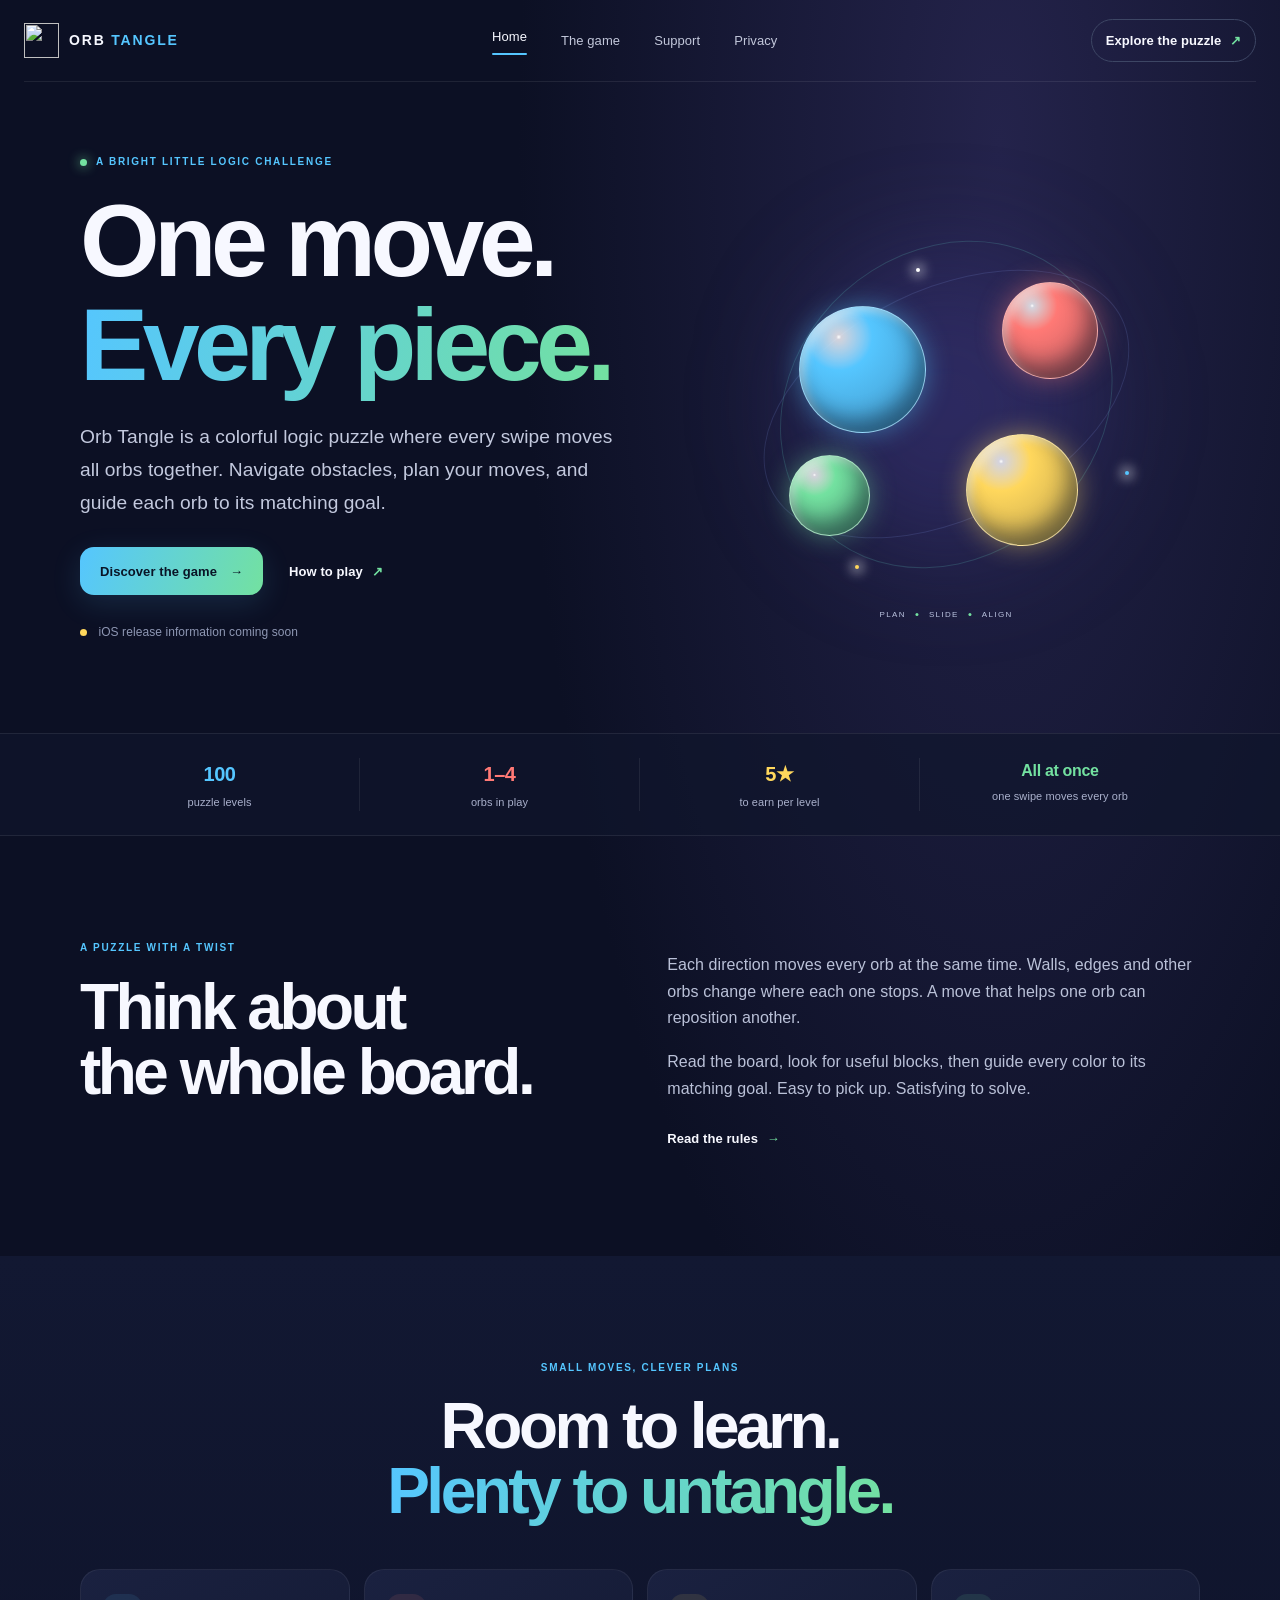
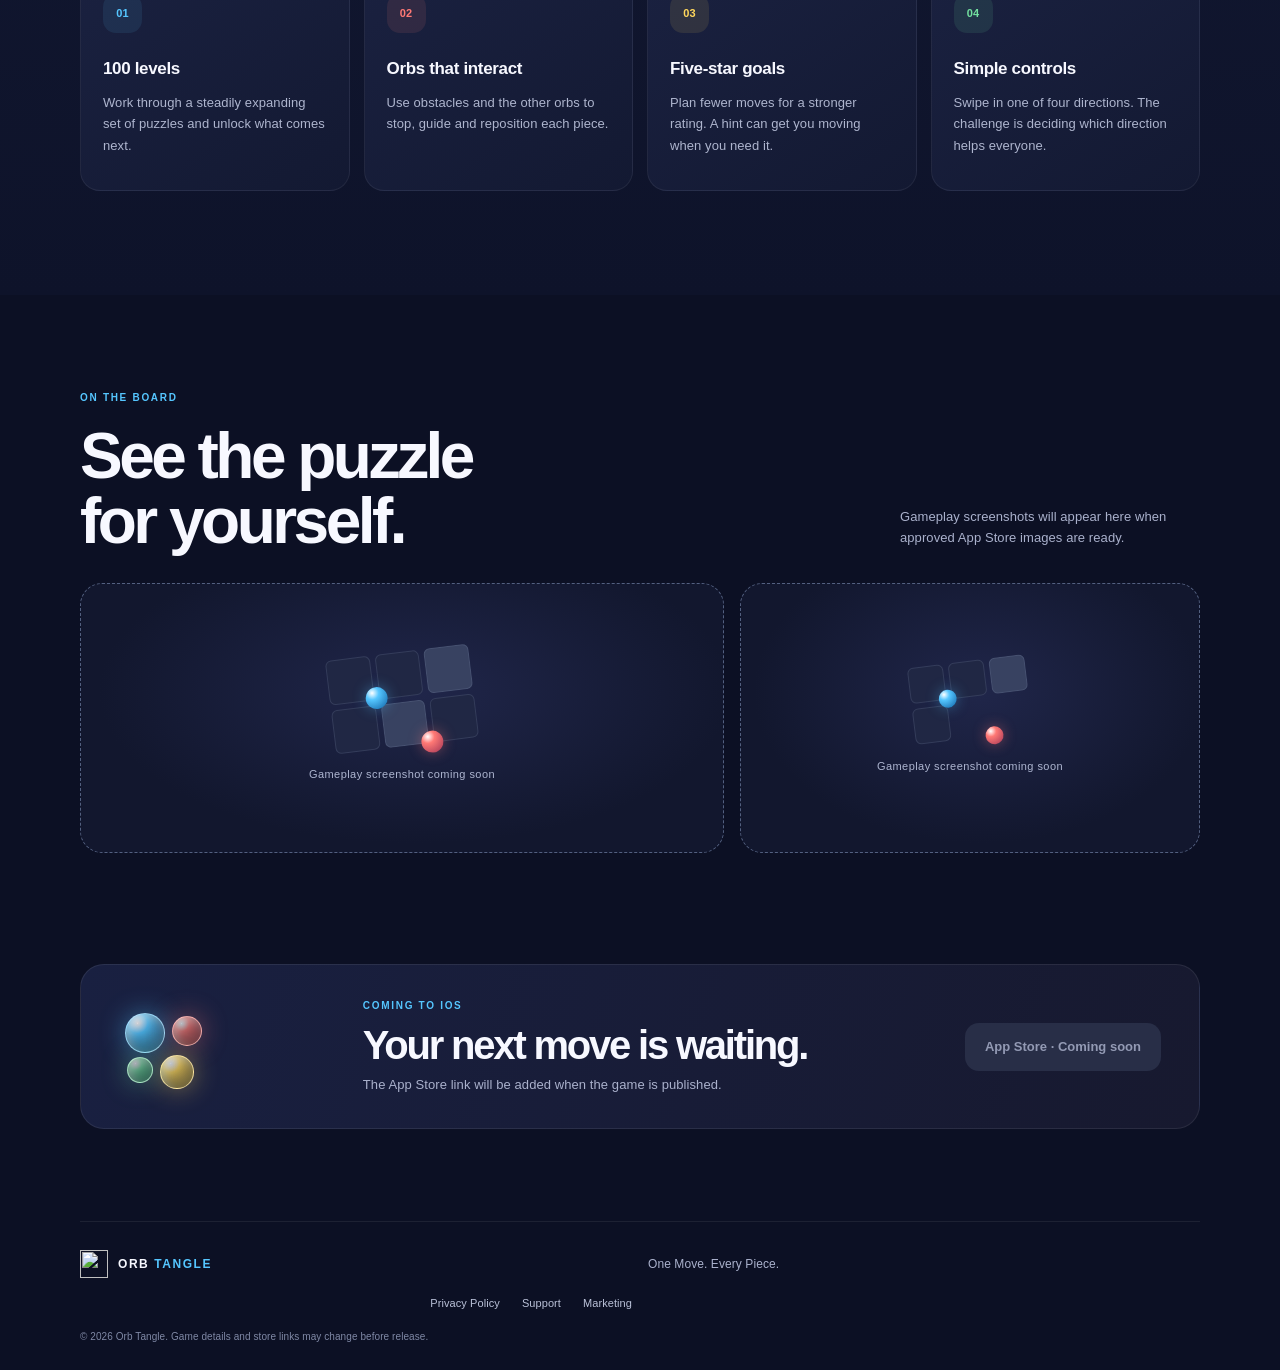
==== index.html @ 7f05ab88 "Create Orb Tangle GitHub Pages site" ====
<!doctype html>
<html lang="en">
<head>
  <meta charset="utf-8">
  <meta name="viewport" content="width=device-width, initial-scale=1">
  <meta name="theme-color" content="#0c1024">
  <meta name="description" content="Orb Tangle is a colorful logic puzzle where every swipe moves all orbs together. Plan your moves across 100 increasingly challenging levels.">
  <link rel="canonical" href="https://masterbinder-site.github.io/orb-tangle/">
  <link rel="icon" href="assets/orb-mark.svg" type="image/svg+xml">
  <link rel="stylesheet" href="styles.css">
  <title>Orb Tangle — One Move. Every Piece.</title>
</head>
<body>
  <header class="site-header">
    <a class="brand" href="./" aria-label="Orb Tangle home"><img src="assets/orb-mark.svg" alt=""><span>ORB <b>TANGLE</b></span></a>
    <nav aria-label="Main navigation">
      <a class="active" href="./">Home</a><a href="marketing.html">The game</a><a href="support.html">Support</a><a href="privacy.html">Privacy</a>
    </nav>
    <a class="header-cta" href="marketing.html">Explore the puzzle <span aria-hidden="true">↗</span></a>
  </header>

  <main>
    <section class="hero wrap">
      <div class="hero-copy">
        <p class="eyebrow"><span class="eyebrow-dot"></span> A bright little logic challenge</p>
        <h1>One move.<br><span>Every piece.</span></h1>
        <p class="lead">Orb Tangle is a colorful logic puzzle where every swipe moves all orbs together. Navigate obstacles, plan your moves, and guide each orb to its matching goal.</p>
        <div class="hero-actions">
          <a class="button button-primary" href="marketing.html">Discover the game <span aria-hidden="true">→</span></a>
          <a class="text-link" href="support.html">How to play <span aria-hidden="true">↗</span></a>
        </div>
        <p class="availability"><span class="availability-mark"></span> iOS release information coming soon</p>
      </div>
      <div class="hero-art" aria-label="Four glowing orbs moving around a puzzle path" role="img">
        <div class="orbit orbit-one"></div><div class="orbit orbit-two"></div>
        <span class="orb orb-blue"></span><span class="orb orb-coral"></span><span class="orb orb-gold"></span><span class="orb orb-mint"></span>
        <span class="art-spark spark-one"></span><span class="art-spark spark-two"></span><span class="art-spark spark-three"></span>
        <div class="art-caption"><span>PLAN</span><i></i><span>SLIDE</span><i></i><span>ALIGN</span></div>
      </div>
    </section>

    <section class="proof-strip" aria-label="Game highlights">
      <div class="wrap proof-grid">
        <div><strong>100</strong><span>puzzle levels</span></div><div><strong>1–4</strong><span>orbs in play</span></div><div><strong>5★</strong><span>to earn per level</span></div><div><strong>All at once</strong><span>one swipe moves every orb</span></div>
      </div>
    </section>

    <section class="section wrap split-section">
      <div class="section-heading">
        <p class="eyebrow">A puzzle with a twist</p>
        <h2>Think about<br>the whole board.</h2>
      </div>
      <div class="section-copy">
        <p>Each direction moves every orb at the same time. Walls, edges and other orbs change where each one stops. A move that helps one orb can reposition another.</p>
        <p>Read the board, look for useful blocks, then guide every color to its matching goal. Easy to pick up. Satisfying to solve.</p>
        <a class="text-link" href="support.html#how-to-play">Read the rules <span aria-hidden="true">→</span></a>
      </div>
    </section>

    <section class="section feature-section">
      <div class="wrap">
        <div class="section-heading centered">
          <p class="eyebrow">Small moves, clever plans</p>
          <h2>Room to learn.<br><span>Plenty to untangle.</span></h2>
        </div>
        <div class="feature-grid">
          <article class="feature-card"><span class="feature-icon icon-blue">01</span><h3>100 levels</h3><p>Work through a steadily expanding set of puzzles and unlock what comes next.</p></article>
          <article class="feature-card"><span class="feature-icon icon-coral">02</span><h3>Orbs that interact</h3><p>Use obstacles and the other orbs to stop, guide and reposition each piece.</p></article>
          <article class="feature-card"><span class="feature-icon icon-gold">03</span><h3>Five-star goals</h3><p>Plan fewer moves for a stronger rating. A hint can get you moving when you need it.</p></article>
          <article class="feature-card"><span class="feature-icon icon-mint">04</span><h3>Simple controls</h3><p>Swipe in one of four directions. The challenge is deciding which direction helps everyone.</p></article>
        </div>
      </div>
    </section>

    <section class="section wrap gallery-section" id="screenshots">
      <div class="gallery-heading"><div><p class="eyebrow">On the board</p><h2>See the puzzle<br>for yourself.</h2></div><p>Gameplay screenshots will appear here when approved App Store images are ready.</p></div>
      <div class="gallery-grid">
        <div class="shot-placeholder shot-wide"><div class="mini-board" aria-hidden="true"><span></span><span></span><span></span><span></span><span></span><span></span><b></b><i></i></div><p>Gameplay screenshot coming soon</p></div>
        <div class="shot-placeholder"><div class="mini-board mini-board-small" aria-hidden="true"><span></span><span></span><span></span><span></span><b></b><i></i></div><p>Gameplay screenshot coming soon</p></div>
      </div>
    </section>

    <section class="launch-panel wrap">
      <div class="launch-orb" aria-hidden="true"><span class="orb orb-blue"></span><span class="orb orb-coral"></span><span class="orb orb-gold"></span><span class="orb orb-mint"></span></div>
      <div><p class="eyebrow">Coming to iOS</p><h2>Your next move is waiting.</h2><p>The App Store link will be added when the game is published.</p></div>
      <button class="button button-disabled" disabled aria-disabled="true">App Store · Coming soon</button>
    </section>
  </main>

  <footer class="site-footer wrap">
    <a class="brand footer-brand" href="./"><img src="assets/orb-mark.svg" alt=""><span>ORB <b>TANGLE</b></span></a>
    <p>One Move. Every Piece.</p>
    <nav aria-label="Footer navigation"><a href="privacy.html">Privacy Policy</a><a href="support.html">Support</a><a href="marketing.html">Marketing</a></nav>
    <small>© 2026 Orb Tangle. Game details and store links may change before release.</small>
  </footer>
</body>
</html>
---- styles.css ----
:root{color-scheme:dark;--navy:#0c1024;--navy-2:#141a35;--panel:#171d39;--line:#303958;--white:#f7f8ff;--muted:#aab1cc;--blue:#55c6ff;--coral:#ff7975;--gold:#ffd75c;--mint:#73e1a0;--max:1120px}
*{box-sizing:border-box}
html{scroll-behavior:smooth;scroll-padding-top:90px}
body{margin:0;background:radial-gradient(ellipse at 78% 5%,#24234b 0,transparent 30rem),var(--navy);color:var(--white);font:16px/1.65 Inter,-apple-system,BlinkMacSystemFont,"Segoe UI",sans-serif;letter-spacing:.005em}
a{color:inherit;text-decoration:none}
a:hover{color:var(--blue)}
a:focus-visible,button:focus-visible,summary:focus-visible{outline:3px solid var(--gold);outline-offset:4px;border-radius:5px}
.wrap{width:min(var(--max),calc(100% - 48px));margin-inline:auto}
.site-header{width:min(1280px,calc(100% - 48px));min-height:82px;margin:auto;display:flex;align-items:center;justify-content:space-between;gap:28px;border-bottom:1px solid rgba(255,255,255,.08)}
.brand{display:inline-flex;align-items:center;gap:10px;flex:none;font-size:14px;letter-spacing:.13em;font-weight:800}.brand img{width:35px;height:35px}.brand b{color:var(--blue)}
.site-header nav,.site-footer nav{display:flex;align-items:center;gap:clamp(16px,3vw,34px)}
.site-header nav a{font-size:13px;color:#c2c7da;transition:color .2s}.site-header nav a:hover,.site-header nav a.active{color:var(--white)}.site-header nav a.active:after{content:"";display:block;height:2px;background:var(--blue);margin-top:5px;border-radius:2px}
.header-cta,.text-link{font-size:13px;font-weight:700;white-space:nowrap}.header-cta{padding:10px 14px;border:1px solid #3d4664;border-radius:999px}.header-cta span,.text-link span{color:var(--mint);margin-left:5px}
.hero{min-height:620px;display:grid;grid-template-columns:1fr .9fr;align-items:center;gap:48px;padding-block:72px 78px}
.hero-copy{max-width:585px}.eyebrow{text-transform:uppercase;letter-spacing:.17em;font-size:10px;font-weight:800;color:var(--blue);margin:0 0 18px;display:flex;align-items:center;gap:9px}.eyebrow-dot{width:7px;height:7px;background:var(--mint);border-radius:50%;box-shadow:0 0 12px var(--mint)}
h1,h2,h3,p{margin-top:0}h1,h2{font-weight:760;letter-spacing:-.055em;line-height:1.02}h1{font-size:clamp(3.4rem,8vw,6.8rem);margin:0 0 24px}h1 span,h2 span{background:linear-gradient(100deg,var(--blue),var(--mint));background-clip:text;color:transparent}.lead{font-size:clamp(1.02rem,1.7vw,1.2rem);line-height:1.7;color:#c3c9de;max-width:550px;margin-bottom:28px}
.hero-actions{display:flex;align-items:center;gap:26px;flex-wrap:wrap}.button{display:inline-flex;align-items:center;justify-content:center;gap:13px;min-height:48px;padding:0 20px;border:0;border-radius:14px;font-size:13px;font-weight:800;transition:transform .2s,filter .2s}.button:hover{transform:translateY(-2px);filter:brightness(1.06)}.button-primary{background:linear-gradient(110deg,var(--blue),var(--mint));color:#091426;box-shadow:0 8px 30px #55c6ff24}.button-primary:hover{color:#091426}.button-disabled{background:#282e47;color:#939ab4;cursor:not-allowed}.availability{font-size:12px;color:#8e97b3;margin-top:28px}.availability-mark{display:inline-block;width:7px;height:7px;border-radius:50%;background:var(--gold);margin-right:8px}
.hero-art,.marketing-art{position:relative;aspect-ratio:1.08;max-width:520px;margin:auto;width:100%;isolation:isolate;display:grid;place-items:center}.hero-art:before,.marketing-art:before{content:"";position:absolute;width:58%;aspect-ratio:1;border-radius:50%;background:#48409955;filter:blur(55px);z-index:-2}.orbit{position:absolute;border:1px solid #8ea8ff27;border-radius:50%;transform:rotate(-26deg)}.orbit-one{width:77%;height:49%}.orbit-two{width:60%;height:75%;transform:rotate(48deg);border-color:#65d5c431}.orb{display:block;position:absolute;border-radius:50%;background:radial-gradient(circle at 31% 24%,#fff 0,rgba(255,255,255,.8) 2%,var(--orb) 26%,color-mix(in srgb,var(--orb),#11172d 30%) 100%);box-shadow:inset -8px -13px 20px #07102077,inset 5px 5px 9px #ffffff75,0 0 27px color-mix(in srgb,var(--orb),transparent 55%);border:1px solid #ffffff65;animation:float 4s ease-in-out infinite alternate}.orb-blue{--orb:var(--blue);width:25%;aspect-ratio:1;left:21%;top:29%;animation-delay:-1.1s}.orb-coral{--orb:var(--coral);width:19%;aspect-ratio:1;right:20%;top:24%;animation-delay:-2.4s}.orb-gold{--orb:var(--gold);width:22%;aspect-ratio:1;right:24%;bottom:20%;animation-delay:-.4s}.orb-mint{--orb:var(--mint);width:16%;aspect-ratio:1;left:19%;bottom:22%;animation-delay:-3s}.art-spark{position:absolute;width:4px;height:4px;border-radius:50%;background:#fff;box-shadow:0 0 12px 4px #fff8}.spark-one{top:21%;left:44%}.spark-two{right:14%;bottom:35%;background:var(--blue)}.spark-three{left:32%;bottom:15%;background:var(--gold)}.art-caption{position:absolute;bottom:4%;left:50%;transform:translateX(-50%);display:flex;align-items:center;gap:10px;font-size:8px;letter-spacing:.17em;color:#bbc4e0}.art-caption i{width:3px;height:3px;border-radius:50%;background:var(--mint)}
@keyframes float{from{transform:translateY(0)}to{transform:translateY(-9px)}}
.proof-strip{border-block:1px solid rgba(255,255,255,.08);background:#10152caa}.proof-grid{display:grid;grid-template-columns:repeat(4,1fr);padding-block:24px}.proof-grid>div{display:flex;flex-direction:column;align-items:center;text-align:center;gap:2px;border-right:1px solid #ffffff13}.proof-grid>div:last-child{border:0}.proof-grid strong{font-size:20px;letter-spacing:-.02em}.proof-grid span{font-size:11px;color:var(--muted)}.proof-grid>div:nth-child(1) strong{color:var(--blue)}.proof-grid>div:nth-child(2) strong{color:var(--coral)}.proof-grid>div:nth-child(3) strong{color:var(--gold)}.proof-grid>div:nth-child(4) strong{color:var(--mint);font-size:16px}
.section{padding-block:104px}.split-section{display:grid;grid-template-columns:.85fr 1fr;gap:12%;align-items:start}.section-heading h2,.gallery-heading h2,.launch-panel h2,.contact-card h2{font-size:clamp(2.6rem,5vw,4.4rem);margin-bottom:20px}.section-copy{padding-top:12px;color:#bac1d8;max-width:540px}.section-copy p{margin-bottom:18px}.section-copy .text-link{display:inline-block;color:var(--white);margin-top:8px}.feature-section{background:linear-gradient(180deg,#121832,#0e132a)}.centered{text-align:center;margin:0 auto 44px;display:block}.centered .eyebrow{justify-content:center}.centered h2{margin-bottom:0}.feature-grid{display:grid;grid-template-columns:repeat(4,1fr);gap:14px}.feature-card{min-height:222px;padding:24px 22px;border:1px solid #ffffff10;border-radius:20px;background:linear-gradient(145deg,#1a2140,#131932);transition:transform .2s,border-color .2s}.feature-card:hover{transform:translateY(-4px);border-color:#ffffff28}.feature-icon{display:grid;place-items:center;width:39px;height:39px;border-radius:13px;font-size:11px;font-weight:900;margin-bottom:22px;background:#55c6ff18;color:var(--blue)}.icon-coral{background:#ff79751b;color:var(--coral)}.icon-gold{background:#ffd75c1a;color:var(--gold)}.icon-mint{background:#73e1a01b;color:var(--mint)}.feature-card h3{font-size:17px;margin-bottom:9px;letter-spacing:-.02em}.feature-card p{font-size:13px;color:#aeb5ce;line-height:1.65;margin:0}
.gallery-section{padding-block:95px}.gallery-heading{display:flex;justify-content:space-between;gap:32px;align-items:end;margin-bottom:28px}.gallery-heading h2{margin-bottom:0}.gallery-heading>p{max-width:300px;font-size:13px;line-height:1.6;color:var(--muted);margin:0 0 6px}.gallery-grid{display:grid;grid-template-columns:1.4fr 1fr;gap:16px}.shot-placeholder{min-height:270px;border:1px dashed #536080;border-radius:22px;background:radial-gradient(ellipse at 52% 40%,#20264a,#12172e 67%);display:flex;flex-direction:column;align-items:center;justify-content:center;gap:19px;color:#aeb6d1}.shot-placeholder p{font-size:11px;letter-spacing:.04em;margin:0}.mini-board{width:144px;display:grid;grid-template-columns:repeat(3,1fr);gap:5px;position:relative;transform:rotate(-7deg)}.mini-board span{aspect-ratio:1;border:1px solid #7c87aa38;background:#202744;border-radius:6px}.mini-board span:nth-child(3),.mini-board span:nth-child(5){background:#384261}.mini-board b,.mini-board i{position:absolute;width:22px;height:22px;border-radius:50%;left:36px;top:32px;background:radial-gradient(circle at 32% 25%,#fff,var(--blue) 30%,#1970b1 90%);box-shadow:0 0 14px #55c6ff66}.mini-board i{left:86px;top:82px;background:radial-gradient(circle at 32% 25%,#fff,var(--coral) 30%,#ae3e5a 90%);box-shadow:0 0 14px #ff797566}.mini-board-small{width:118px}.mini-board-small b,.mini-board-small i{width:18px;height:18px;left:28px;top:26px}.mini-board-small i{left:70px;top:68px}.launch-panel{margin-block:16px 92px;padding:33px 38px;display:flex;align-items:center;justify-content:space-between;gap:25px;border:1px solid #ffffff14;border-radius:24px;background:linear-gradient(110deg,#192041,#17192f)}.launch-panel h2{font-size:clamp(1.8rem,3.2vw,2.5rem);margin-bottom:8px}.launch-panel .eyebrow{margin-bottom:11px}.launch-panel p:not(.eyebrow){font-size:13px;color:var(--muted);margin:0}.launch-orb{width:86px;height:86px;position:relative;flex:none}.launch-orb .orb-blue{width:46%;left:7%;top:11%}.launch-orb .orb-coral{width:35%;right:3%;top:14%}.launch-orb .orb-gold{width:39%;right:13%;bottom:1%}.launch-orb .orb-mint{width:30%;left:9%;bottom:8%}
.site-footer{padding-block:28px 25px;border-top:1px solid #ffffff12;display:grid;grid-template-columns:1fr 1fr;gap:16px;align-items:center}.footer-brand{font-size:12px}.footer-brand img{width:28px;height:28px}.site-footer>p{font-size:12px;color:var(--muted);margin:0}.site-footer nav{justify-content:flex-end;gap:22px}.site-footer nav a{font-size:11px;color:#bac1d8}.site-footer small{grid-column:1/-1;color:#7f88a5;font-size:10px}
.page-hero{padding-block:88px 56px}.page-hero h1{font-size:clamp(3.4rem,8vw,6rem);margin-bottom:20px}.page-hero .lead{max-width:620px}.page-hero .eyebrow{margin-bottom:17px}.simple-hero{padding-bottom:38px}.simple-hero .updated{font-size:12px;color:#8d96b4;margin-top:30px}.marketing-hero{display:grid;grid-template-columns:1fr .8fr;align-items:center;gap:44px;min-height:510px}.marketing-hero>div:first-child{max-width:600px}.marketing-art{width:min(100%,410px)}
.support-layout{display:grid;grid-template-columns:190px 1fr;gap:70px;padding-top:40px}.support-nav{position:sticky;top:28px;align-self:start;display:flex;flex-direction:column;gap:10px;border-left:1px solid var(--line);padding:4px 0 4px 18px}.support-nav strong{font-size:11px;color:var(--muted);text-transform:uppercase;letter-spacing:.1em;margin-bottom:5px}.support-nav a{font-size:12px;color:#c3c9de}.support-content{max-width:760px}.content-block{padding:0 0 52px;margin-bottom:48px;border-bottom:1px solid #ffffff13;scroll-margin-top:25px}.content-block h2{font-size:clamp(2rem,4vw,3rem);margin-bottom:18px}.content-block>p:not(.eyebrow){color:#bac1d8;max-width:720px}.content-block .eyebrow{margin-bottom:13px}.steps{list-style:none;padding:0;margin:28px 0 0;display:grid;gap:12px}.steps li{display:flex;gap:19px;padding:17px;border-radius:16px;background:#161c36;border:1px solid #ffffff0d}.steps li>span{color:var(--blue);font-size:11px;font-weight:900;letter-spacing:.1em;padding-top:2px}.steps h3{font-size:14px;margin-bottom:3px}.steps p{font-size:12px;color:var(--muted);margin:0}.notice,.policy-note{display:flex;align-items:flex-start;gap:13px;border:1px solid #ffd75c40;background:#ffd75c0c;padding:16px;border-radius:15px;margin-top:20px}.notice-star,.note-icon{color:var(--gold);font-size:22px;font-weight:900}.notice p,.policy-note p{font-size:12px;color:#c0c6da;margin:0}.check-list{padding-left:20px;color:#bac1d8}.check-list li{padding:6px 0}.check-list li::marker{color:var(--mint)}details{border-bottom:1px solid #ffffff16;padding:15px 0}summary{cursor:pointer;font-weight:700;font-size:14px;list-style:none}summary::-webkit-details-marker{display:none}summary:after{content:"+";float:right;color:var(--mint)}details[open] summary:after{content:"−"}details p{font-size:13px;color:var(--muted);margin:12px 0 0;max-width:650px}.support-content a:not(.button){color:var(--blue);text-decoration:underline;text-underline-offset:3px}.contact-card{display:flex;align-items:center;justify-content:space-between;gap:22px;padding:25px;border-radius:19px;border:1px solid #ffffff14;background:#151b34}.contact-card h2{font-size:2rem;margin-bottom:8px}.contact-card p:not(.eyebrow){color:var(--muted);font-size:12px;max-width:510px;margin-bottom:0}.contact-card .eyebrow{margin-bottom:8px}
.policy-layout{display:grid;grid-template-columns:235px 1fr;gap:64px;padding-top:20px;padding-bottom:100px}.policy-note{position:sticky;top:28px;align-self:start;margin:0;padding:17px;background:#55c6ff0b;border-color:#55c6ff35}.policy-note .note-icon{color:var(--blue)}.policy-note strong{color:var(--white)}.policy-content{max-width:780px;color:#bac1d8}.policy-content>p,.policy-content section p{font-size:13px;line-height:1.8}.policy-content>p:first-child{font-size:15px;color:#d7dbeb;margin-bottom:35px}.policy-content section{margin-bottom:32px}.policy-content h2{font-size:21px;color:var(--white);letter-spacing:-.025em;margin-bottom:11px}.policy-content a{color:var(--blue);text-decoration:underline;text-underline-offset:3px}.policy-disclaimer{border-left:2px solid var(--gold);padding:12px 15px;background:#ffd75c0b;color:#e6d89d!important;font-size:12px!important}
@media(max-width:900px){.site-header{gap:16px}.site-header nav{gap:18px}.header-cta{display:none}.hero{min-height:540px;gap:20px}.hero-art{max-width:400px}.feature-grid{grid-template-columns:repeat(2,1fr)}.feature-card{min-height:190px}.support-layout,.policy-layout{gap:34px}.support-layout{grid-template-columns:150px 1fr}}
@media(max-width:650px){.wrap,.site-header{width:calc(100% - 36px)}.site-header{min-height:72px;flex-wrap:wrap;justify-content:center;padding:13px 0 11px;gap:9px}.brand{margin-right:auto}.site-header nav{order:2;width:100%;justify-content:space-between;gap:9px}.site-header nav a{font-size:11px}.hero{min-height:0;grid-template-columns:1fr;padding-block:56px 42px;gap:16px}.hero-copy{order:1}.hero-art{order:0;width:min(82%,330px);margin:0 auto -10px}.hero h1{font-size:clamp(3.1rem,15vw,4.6rem);margin-bottom:17px}.lead{font-size:15px}.hero-actions{gap:17px}.availability{margin-top:19px}.proof-grid{grid-template-columns:repeat(2,1fr);row-gap:18px}.proof-grid>div:nth-child(2){border:0}.proof-grid strong{font-size:18px}.section{padding-block:70px}.split-section{grid-template-columns:1fr;gap:10px}.section-heading h2,.gallery-heading h2{font-size:2.8rem}.feature-grid{grid-template-columns:1fr 1fr;gap:9px}.feature-card{padding:17px 15px;min-height:196px}.feature-icon{margin-bottom:15px}.feature-card h3{font-size:15px}.feature-card p{font-size:12px}.gallery-heading{display:block}.gallery-heading>p{margin-top:17px}.gallery-grid{grid-template-columns:1fr}.shot-placeholder{min-height:225px}.shot-placeholder:not(.shot-wide){min-height:195px}.launch-panel{margin-block:0 62px;padding:23px;flex-wrap:wrap}.launch-orb{width:65px;height:65px}.launch-panel>div:nth-child(2){flex:1;min-width:190px}.launch-panel .button{width:100%}.site-footer{grid-template-columns:1fr;gap:9px}.site-footer nav{justify-content:flex-start;flex-wrap:wrap;gap:16px}.site-footer small{grid-column:auto;margin-top:8px}.page-hero{padding-block:58px 25px}.marketing-hero{grid-template-columns:1fr;min-height:0;gap:0}.marketing-art{width:min(75%,300px);margin-top:0}.simple-hero{padding-bottom:20px}.support-layout,.policy-layout{grid-template-columns:1fr;gap:24px;padding-top:20px}.support-nav{position:static;flex-direction:row;overflow:auto;white-space:nowrap;border-left:0;border-bottom:1px solid var(--line);padding:0 0 13px;gap:17px}.support-nav strong{display:none}.support-nav a{font-size:11px}.content-block{padding-bottom:34px;margin-bottom:34px}.contact-card{align-items:flex-start;flex-direction:column}.policy-note{position:static}.policy-layout{padding-bottom:65px}}
@media(max-width:380px){.wrap,.site-header{width:calc(100% - 28px)}.brand{font-size:12px}.brand img{width:30px;height:30px}.site-header nav a{font-size:10px}.hero-art{width:75%}.hero h1{font-size:3rem}.feature-grid{grid-template-columns:1fr}.feature-card{min-height:0}.feature-icon{margin-bottom:12px}}
@media(prefers-reduced-motion:reduce){*,*::before,*::after{scroll-behavior:auto!important;animation-duration:.01ms!important;animation-iteration-count:1!important;transition-duration:.01ms!important}}
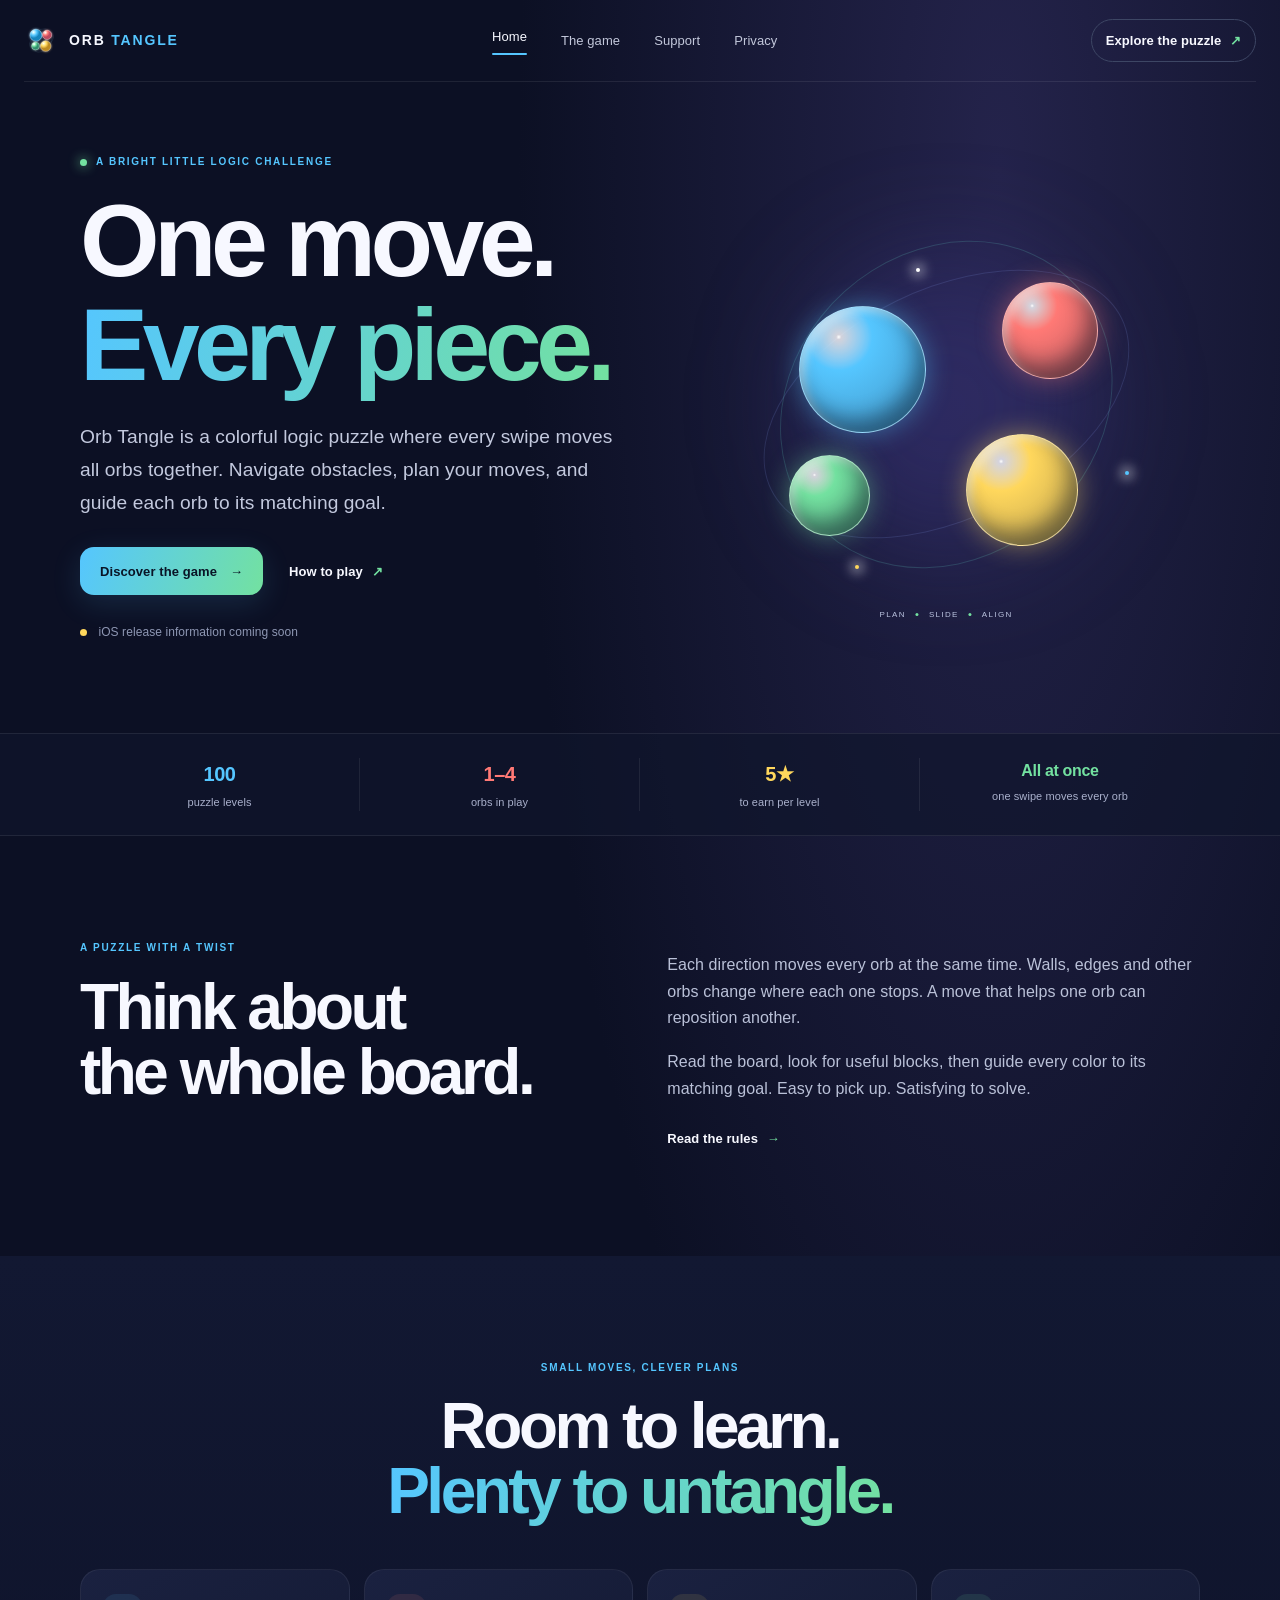
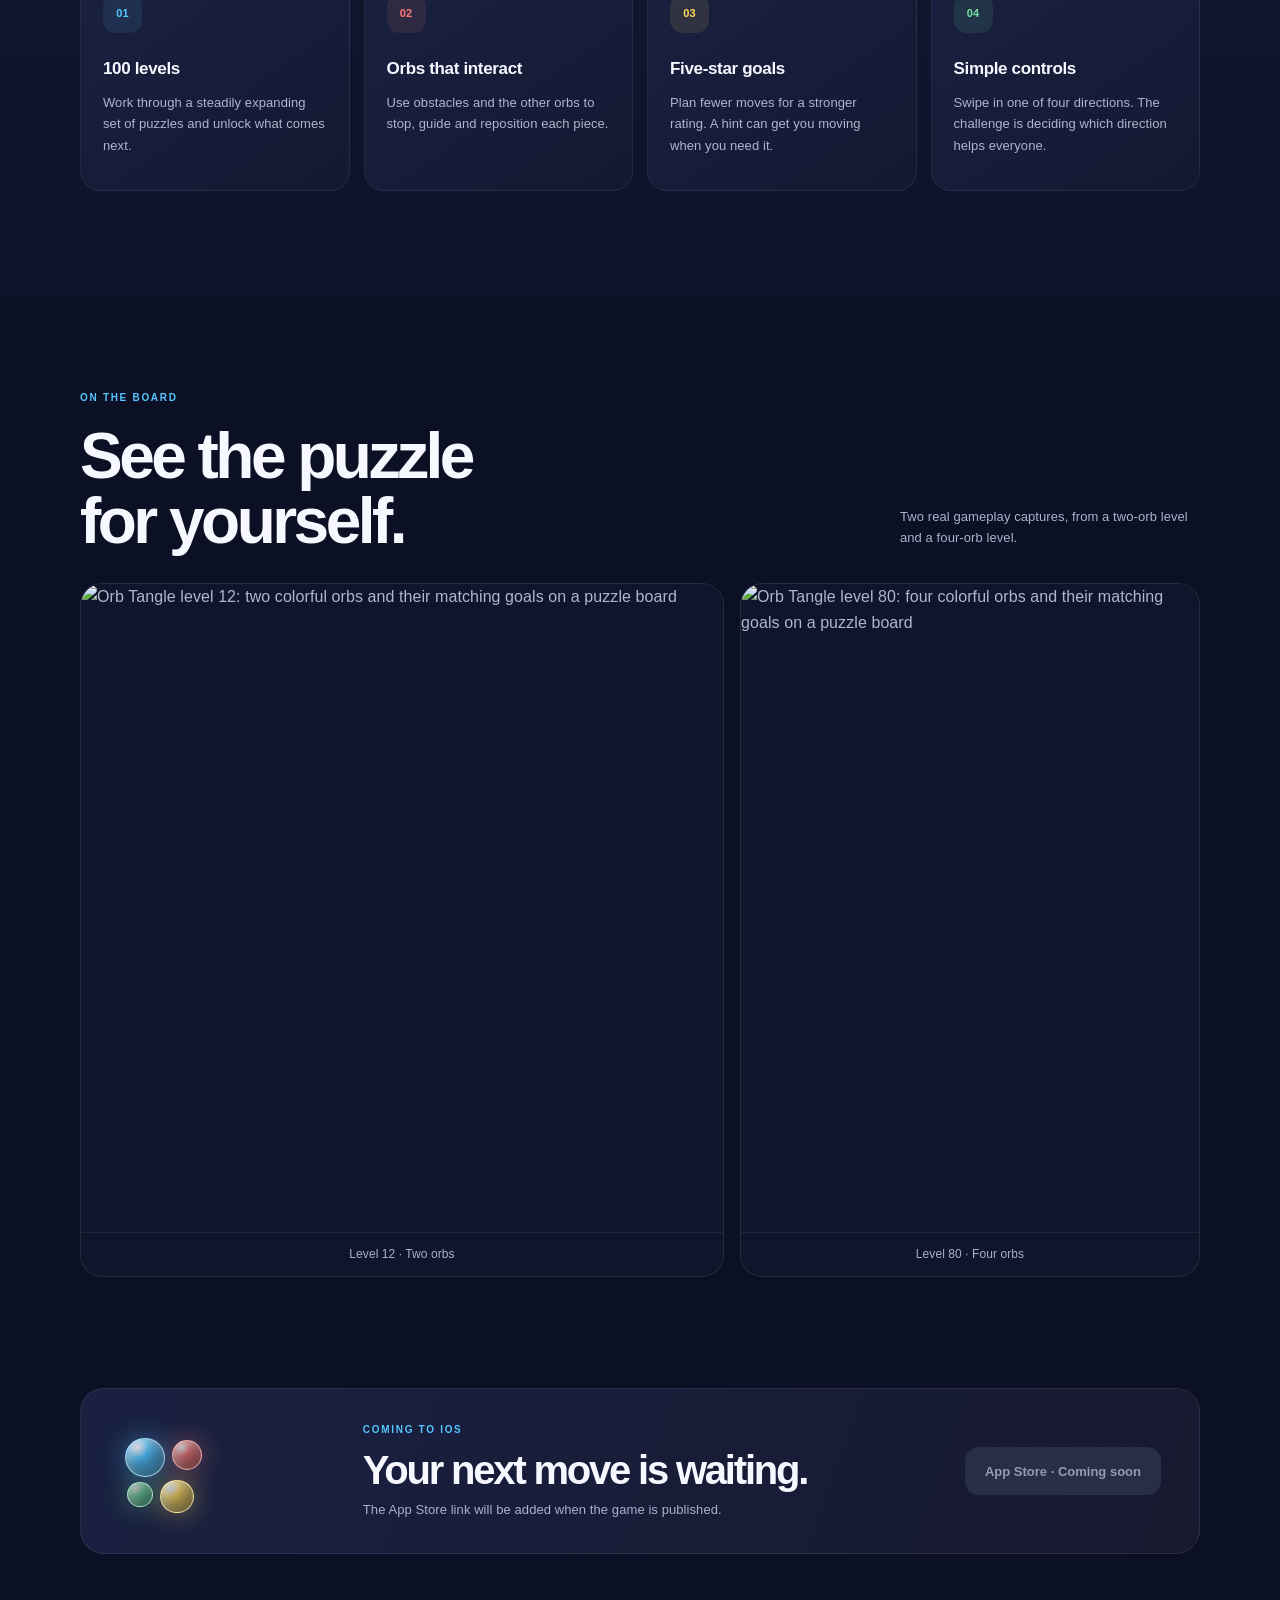
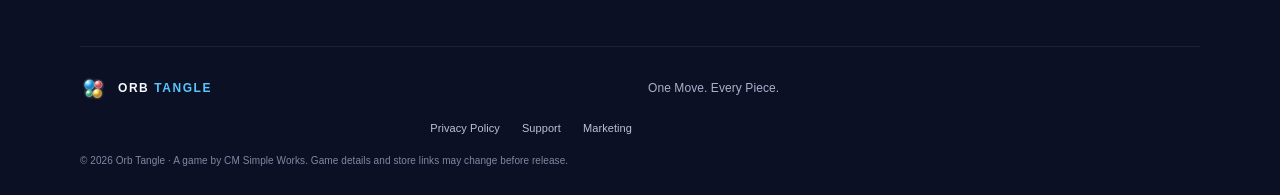
==== commit 4f0537ae: "CM Simple Works branding and real gameplay screenshots" ====
--- a/index.html
+++ b/index.html
@@ -73,10 +73,10 @@
     </section>
 
     <section class="section wrap gallery-section" id="screenshots">
-      <div class="gallery-heading"><div><p class="eyebrow">On the board</p><h2>See the puzzle<br>for yourself.</h2></div><p>Gameplay screenshots will appear here when approved App Store images are ready.</p></div>
+      <div class="gallery-heading"><div><p class="eyebrow">On the board</p><h2>See the puzzle<br>for yourself.</h2></div><p>Two real gameplay captures, from a two-orb level and a four-orb level.</p></div>
       <div class="gallery-grid">
-        <div class="shot-placeholder shot-wide"><div class="mini-board" aria-hidden="true"><span></span><span></span><span></span><span></span><span></span><span></span><b></b><i></i></div><p>Gameplay screenshot coming soon</p></div>
-        <div class="shot-placeholder"><div class="mini-board mini-board-small" aria-hidden="true"><span></span><span></span><span></span><span></span><b></b><i></i></div><p>Gameplay screenshot coming soon</p></div>
+        <figure class="shot-placeholder shot-wide gameplay-shot"><img class="gameplay-image" src="assets/gameplay-level12-two-orbs.jpg" alt="Orb Tangle level 12: two colorful orbs and their matching goals on a puzzle board"><figcaption>Level 12 · Two orbs</figcaption></figure>
+        <figure class="shot-placeholder gameplay-shot"><img class="gameplay-image" src="assets/gameplay-level80-four-orbs.jpg" alt="Orb Tangle level 80: four colorful orbs and their matching goals on a puzzle board"><figcaption>Level 80 · Four orbs</figcaption></figure>
       </div>
     </section>
 
@@ -91,7 +91,7 @@
     <a class="brand footer-brand" href="./"><img src="assets/orb-mark.svg" alt=""><span>ORB <b>TANGLE</b></span></a>
     <p>One Move. Every Piece.</p>
     <nav aria-label="Footer navigation"><a href="privacy.html">Privacy Policy</a><a href="support.html">Support</a><a href="marketing.html">Marketing</a></nav>
-    <small>© 2026 Orb Tangle. Game details and store links may change before release.</small>
+    <small>© 2026 Orb Tangle · A game by CM Simple Works. Game details and store links may change before release.</small>
   </footer>
 </body>
 </html>
--- a/styles.css
+++ b/styles.css
@@ -28,3 +28,7 @@
 @media(max-width:650px){.wrap,.site-header{width:calc(100% - 36px)}.site-header{min-height:72px;flex-wrap:wrap;justify-content:center;padding:13px 0 11px;gap:9px}.brand{margin-right:auto}.site-header nav{order:2;width:100%;justify-content:space-between;gap:9px}.site-header nav a{font-size:11px}.hero{min-height:0;grid-template-columns:1fr;padding-block:56px 42px;gap:16px}.hero-copy{order:1}.hero-art{order:0;width:min(82%,330px);margin:0 auto -10px}.hero h1{font-size:clamp(3.1rem,15vw,4.6rem);margin-bottom:17px}.lead{font-size:15px}.hero-actions{gap:17px}.availability{margin-top:19px}.proof-grid{grid-template-columns:repeat(2,1fr);row-gap:18px}.proof-grid>div:nth-child(2){border:0}.proof-grid strong{font-size:18px}.section{padding-block:70px}.split-section{grid-template-columns:1fr;gap:10px}.section-heading h2,.gallery-heading h2{font-size:2.8rem}.feature-grid{grid-template-columns:1fr 1fr;gap:9px}.feature-card{padding:17px 15px;min-height:196px}.feature-icon{margin-bottom:15px}.feature-card h3{font-size:15px}.feature-card p{font-size:12px}.gallery-heading{display:block}.gallery-heading>p{margin-top:17px}.gallery-grid{grid-template-columns:1fr}.shot-placeholder{min-height:225px}.shot-placeholder:not(.shot-wide){min-height:195px}.launch-panel{margin-block:0 62px;padding:23px;flex-wrap:wrap}.launch-orb{width:65px;height:65px}.launch-panel>div:nth-child(2){flex:1;min-width:190px}.launch-panel .button{width:100%}.site-footer{grid-template-columns:1fr;gap:9px}.site-footer nav{justify-content:flex-start;flex-wrap:wrap;gap:16px}.site-footer small{grid-column:auto;margin-top:8px}.page-hero{padding-block:58px 25px}.marketing-hero{grid-template-columns:1fr;min-height:0;gap:0}.marketing-art{width:min(75%,300px);margin-top:0}.simple-hero{padding-bottom:20px}.support-layout,.policy-layout{grid-template-columns:1fr;gap:24px;padding-top:20px}.support-nav{position:static;flex-direction:row;overflow:auto;white-space:nowrap;border-left:0;border-bottom:1px solid var(--line);padding:0 0 13px;gap:17px}.support-nav strong{display:none}.support-nav a{font-size:11px}.content-block{padding-bottom:34px;margin-bottom:34px}.contact-card{align-items:flex-start;flex-direction:column}.policy-note{position:static}.policy-layout{padding-bottom:65px}}
 @media(max-width:380px){.wrap,.site-header{width:calc(100% - 28px)}.brand{font-size:12px}.brand img{width:30px;height:30px}.site-header nav a{font-size:10px}.hero-art{width:75%}.hero h1{font-size:3rem}.feature-grid{grid-template-columns:1fr}.feature-card{min-height:0}.feature-icon{margin-bottom:12px}}
 @media(prefers-reduced-motion:reduce){*,*::before,*::after{scroll-behavior:auto!important;animation-duration:.01ms!important;animation-iteration-count:1!important;transition-duration:.01ms!important}}
+
+.gameplay-shot{min-height:0;justify-content:flex-start;gap:0;margin:0;overflow:hidden;border-style:solid;border-color:#ffffff18;background:#10152b}
+.gameplay-image{display:block;width:100%;height:min(72vh,720px);object-fit:contain;background:#10152b}
+.gameplay-shot figcaption{width:100%;padding:12px 16px;border-top:1px solid #ffffff12;color:var(--muted);font-size:12px;text-align:center}
